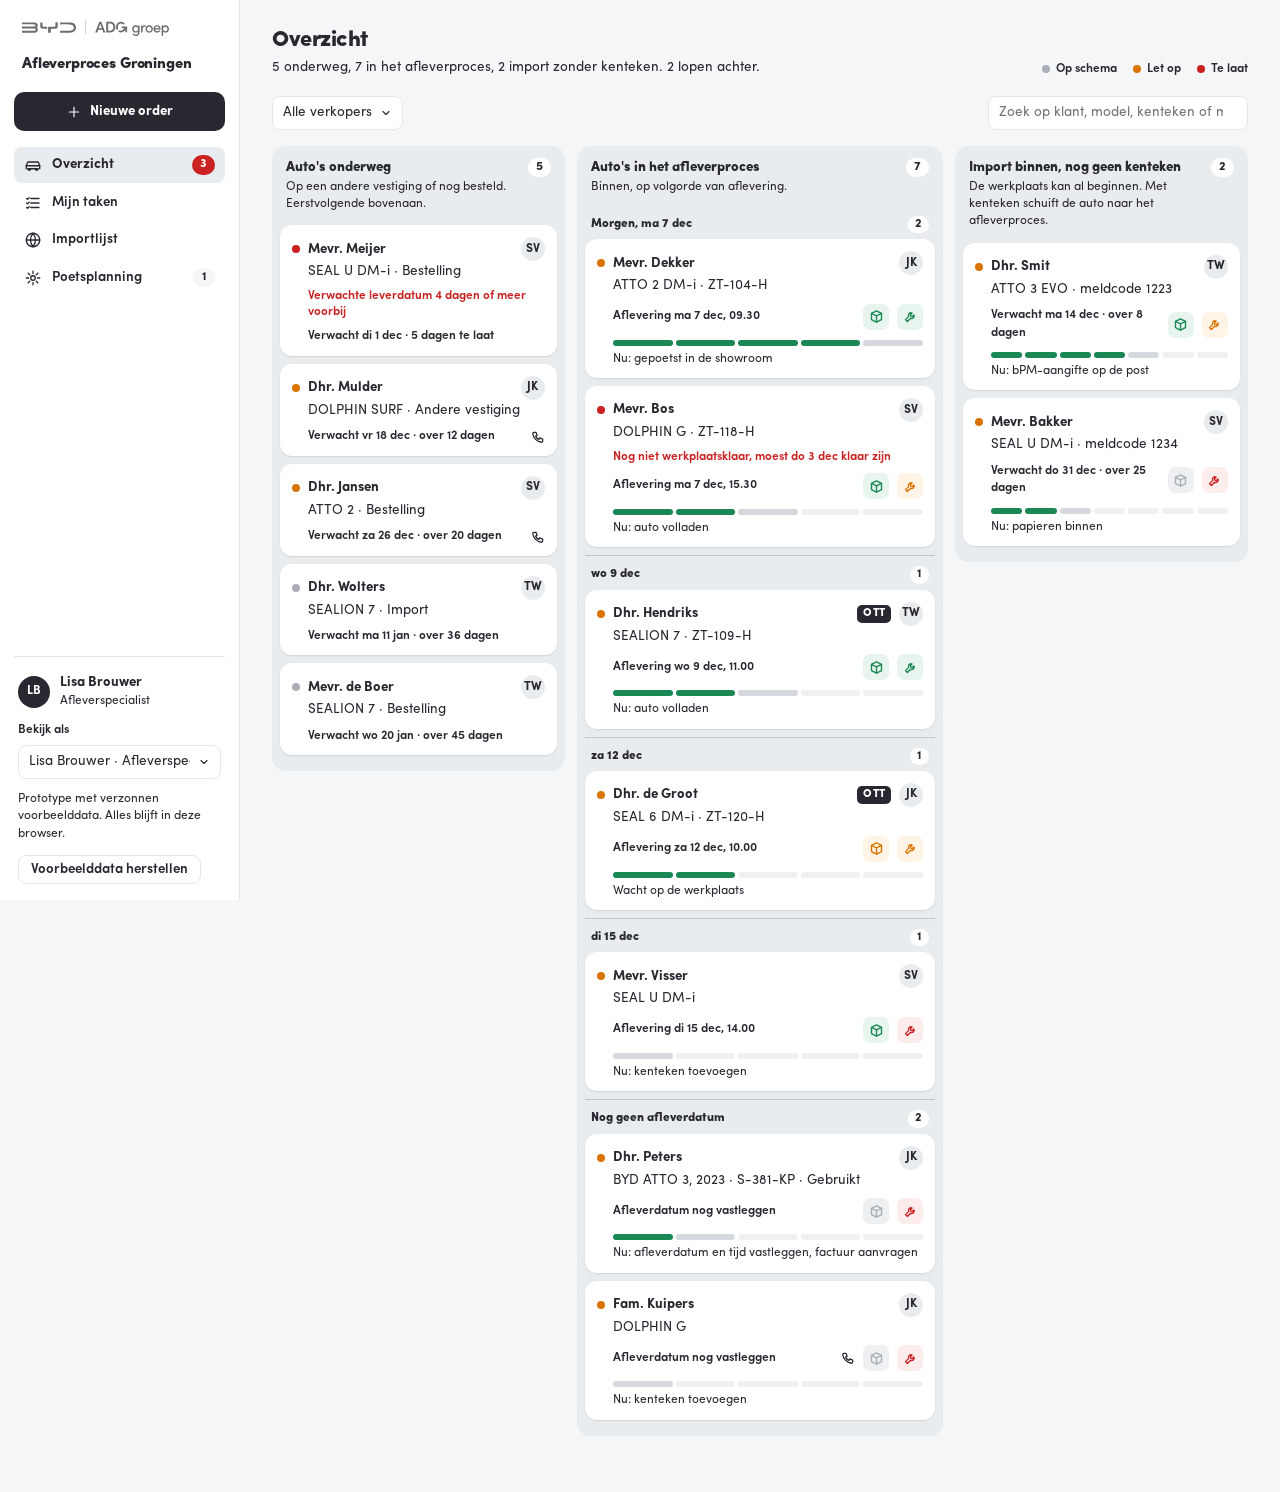
==== behandeld.html @ 0d3ea55d "Feedback vestiging: omgeving per afdeling, kanban in drie kolommen, werkplaatsagenda, importlijst, p" ====
<!doctype html>
<html lang="nl">
<head>
<meta charset="utf-8">
<meta name="viewport" content="width=device-width,initial-scale=1">
<meta name="robots" content="noindex,nofollow">
<title>Behandeld · Afleverproces BYD Groningen</title>
<link rel="stylesheet" href="css/huisstijl.css">
<link rel="stylesheet" href="css/componenten.css">
<link rel="stylesheet" href="css/animaties.css">
<link rel="stylesheet" href="css/app.css">
</head>
<body>
<main class="pagina smal">
  <div class="pagina-kop">
    <div>
      <h1>Behandeld</h1>
      <p>Wat de werkplaats heeft afgerond. Iets per ongeluk afgevinkt? Zet het hier terug; dat komt in het logboek.</p>
    </div>
  </div>
  <div id="behandeld"></div>
</main>
<script src="js/proces.js"></script>
<script src="js/demo-data.js"></script>
<script src="js/ui.js"></script>
<script src="js/behandeld.js"></script>
</body>
</html>
---- css/huisstijl.css ----
/* ==========================================================================
   ADG-huisstijl: kleuren, letter en basis. Elke pagina laadt dit bestand eerst.

   Waarom een los bestand: wil je een kleur of de letter aanpassen, dan doe je dat
   hier en verandert het op alle pagina's tegelijk. Pagina's gebruiken alleen de
   variabelen hieronder, nooit een losse kleurcode.

   Bron van de waarden: de ADG-huurpagina en het ADG-marketingdashboard
   (rood #ca2222, antraciet #282830, Sofia Pro), aangevuld met de lichtgrijzen uit
   de BYD-offertemodule. Structuur en maten zijn overgenomen uit de offertemodule.

   Sofia Pro: omgezette desktop-bestanden, dezelfde als in de offertemodule. Voor
   publieke hosting moet ADG bevestigen dat de licentie webfont-gebruik dekt.
   ========================================================================== */

@font-face{font-family:'Sofia Pro';src:url('../assets/fonts/sofiapro-400.woff2') format('woff2');font-weight:400;font-style:normal;font-display:swap}
@font-face{font-family:'Sofia Pro';src:url('../assets/fonts/sofiapro-500.woff2') format('woff2');font-weight:500;font-style:normal;font-display:swap}
@font-face{font-family:'Sofia Pro';src:url('../assets/fonts/sofiapro-600.woff2') format('woff2');font-weight:600;font-style:normal;font-display:swap}
@font-face{font-family:'Sofia Pro';src:url('../assets/fonts/sofiapro-700.woff2') format('woff2');font-weight:700;font-style:normal;font-display:swap}
@font-face{font-family:'Sofia Pro';src:url('../assets/fonts/sofiapro-800.woff2') format('woff2');font-weight:800;font-style:normal;font-display:swap}

:root{
  --ink:#282830;             /* ADG antraciet, primaire tekst */
  --ink-70:#5a5a66;          /* labels */
  --muted:#6b7280;           /* secundaire tekst */
  --app-bg:#fafafa;          /* paginacanvas */
  --surface:#ffffff;         /* kaarten en panelen */
  --surface-2:#f4f6f7;       /* subtiele vlakken en invoervelden (ADG-lichtgrijs) */
  --line:#e5e7eb;            /* randen */
  --accent:#ca2222;          /* ADG rood, primaire acties */
  --accent-ink:#b01c1c;      /* rood hover */
  --accent-soft:#fde9e9;     /* rood vlak, meldingen */
  --focus:rgba(202,34,34,.14);
  --ok:#1a8754;              /* groen: ingediend, gelukt */
  --ok-soft:#e8f5ee;
  --warn:#b45309;            /* oranje: let op */
  --warn-soft:#fffbeb;
  --font:'Sofia Pro',-apple-system,BlinkMacSystemFont,'Segoe UI',Roboto,Arial,sans-serif;
  --r-sm:8px; --r-md:10px; --r-lg:16px;
  --shadow-card:0 24px 60px -24px rgba(40,40,48,.35);
  --shadow-hover:0 2px 12px rgba(40,40,48,.06);
}

*{box-sizing:border-box;margin:0;padding:0}
html,body{min-height:100%}
body{
  font-family:var(--font);
  background:var(--app-bg);
  color:var(--ink);
  -webkit-font-smoothing:antialiased;
  line-height:1.45;
}
button,input,select,textarea{font-family:inherit}
a{color:var(--accent)}
.hidden{display:none!important}

/* Beveiligde pagina's staan op <html class="wacht-op-login"> tot vereisLogin() de sessie
   heeft goedgekeurd. Zo flitst er nooit een formulier of lijst in beeld voor iemand die
   niet is ingelogd. */
.wacht-op-login body{visibility:hidden}

/* balk onderin bij een verbindingsfout met de database */
.verbindingsfout{
  position:fixed;left:16px;right:16px;bottom:16px;z-index:999;visibility:visible;
  background:var(--ink);color:#fff;border-radius:var(--r-md);padding:12px 16px;font-size:13px;
  box-shadow:var(--shadow-card);
}
.verbindingsfout button{margin-left:10px;background:none;border:1px solid rgba(255,255,255,.4);color:#fff;border-radius:6px;padding:3px 9px;cursor:pointer}
---- css/componenten.css ----
/* ==========================================================================
   Bouwstenen die op meer dan één pagina voorkomen: inlogscherm, kaarten, knoppen,
   velden, lijsten, tegels en tabellen. Laad na huisstijl.css.

   Structuur en maten zijn één op één overgenomen uit de BYD-offertemodule
   (site/index.html daar), met de ADG-kleuren uit huisstijl.css. Een pagina die iets
   eigens nodig heeft, zet dat in een eigen bestand (css/formulier.css, enz.), niet hier.
   ========================================================================== */

/* ---------- inlogscherm, split-screen (index.html) ---------- */
.auth-split{
  min-height:100dvh;background:var(--surface);
  display:grid;grid-template-columns:minmax(0,460px) 1fr;
}
.auth-form{
  display:flex;flex-direction:column;
  padding:44px 52px;width:100%;max-width:520px;margin:0 auto;min-height:100dvh;
}
.auth-brand{display:flex;align-items:center;gap:12px;padding-top:6px}
.auth-brand img{height:26px;width:auto}
.auth-main{margin:auto 0}
.auth-form h1{font-size:30px;font-weight:800;letter-spacing:-.02em;line-height:1.1}
.auth-form .lead{font-size:13.5px;color:var(--muted);margin:10px 0 28px;line-height:1.5}
.auth-field{margin-bottom:16px}
.auth-field label{display:block;font-size:11px;font-weight:600;color:var(--ink-70);margin-bottom:6px}
.auth-field input{
  width:100%;background:var(--surface);border:1px solid var(--line);color:var(--ink);
  border-radius:var(--r-md);padding:12px 14px;font-size:14px;outline:none;
  transition:border-color .15s,box-shadow .15s;
}
.auth-field input:focus{border-color:var(--accent);box-shadow:0 0 0 3px var(--focus)}
.auth-submit{
  width:100%;margin-top:6px;background:var(--accent);color:#fff;border:none;border-radius:var(--r-md);
  padding:13px;font-size:14px;font-weight:700;cursor:pointer;
  transition:background .15s,transform .05s;
}
.auth-submit:hover{background:var(--accent-ink)}
.auth-submit:active{transform:translateY(1px)}
.auth-error{color:var(--accent);font-size:12.5px;margin-top:12px;min-height:16px}
.auth-foot{padding-top:24px;font-size:11px;color:var(--muted);display:flex;flex-wrap:wrap;gap:6px 14px}
.auth-aside{
  position:relative;overflow:hidden;color:#fff;
  background:radial-gradient(120% 90% at 100% 0%,#3a3a45 0%,var(--ink) 55%,#1c1c22 100%);
}
/* de G uit het ADG-logo als groot, half-transparant beeldmerk achter de tekst */
.auth-aside .merk{position:absolute;right:-8%;top:8%;width:78%;max-width:640px;opacity:.10}
.auth-aside .merk path{fill:#fff}
.auth-aside .streep{position:absolute;left:56px;top:56px;width:44px;height:4px;border-radius:2px;background:var(--accent)}
.auth-aside .copy{position:absolute;left:0;right:0;bottom:0;padding:56px}
.auth-aside .eyebrow{
  display:inline-flex;align-items:center;gap:7px;font-size:12px;font-weight:600;color:#fff;
  background:rgba(255,255,255,.10);border:1px solid rgba(255,255,255,.22);
  padding:6px 13px;border-radius:999px;margin-bottom:18px;
}
.auth-aside h2{font-size:29px;font-weight:800;letter-spacing:-.02em;line-height:1.16;max-width:16ch}
.auth-aside p{font-size:14px;color:rgba(255,255,255,.80);margin-top:12px;max-width:42ch;line-height:1.5}
@media (max-width:860px){
  .auth-split{grid-template-columns:1fr}
  .auth-aside{display:none}
  .auth-form{padding:40px 26px;justify-content:center}
}

/* ---------- gecentreerde kaartpagina's (start, wachtwoord, overzicht, dashboard) ---------- */
.scherm{
  min-height:100dvh;display:flex;align-items:center;justify-content:center;padding:20px;
  background:var(--app-bg);
}
.scherm.boven{align-items:flex-start;padding-top:40px}
.kaart{
  width:340px;max-width:100%;
  background:var(--surface);border:1px solid var(--line);border-radius:var(--r-lg);
  padding:32px 30px;color:var(--ink);box-shadow:var(--shadow-card);
}
.kaart.breed{width:760px;max-width:96vw;padding:28px}
.kaart.dash{width:1000px;max-width:96vw;padding:28px}
.kaart h1{font-size:20px;font-weight:800;letter-spacing:-.01em;text-align:center}
.kaart h1 span{color:var(--accent)}
.kaart.dash h1{text-align:left}
.kaart-sub{font-size:12px;color:var(--muted);text-align:center;margin:6px 0 22px;line-height:1.5}
.kaart label{display:block;font-size:11px;font-weight:600;color:var(--ink-70);margin:10px 0 4px}
.kaart input,.kaart select{
  width:100%;background:var(--surface);border:1px solid var(--line);color:var(--ink);
  border-radius:var(--r-md);padding:11px 13px;font-size:13.5px;outline:none;
  transition:border-color .15s,box-shadow .15s;
}
.kaart input:focus,.kaart select:focus{border-color:var(--accent);box-shadow:0 0 0 3px var(--focus)}
.kaart-logo{display:block;height:22px;width:auto;margin:0 auto 18px}

/* ---------- knoppen ---------- */
.knop-primair{
  width:100%;margin-top:18px;background:var(--accent);color:#fff;border:none;border-radius:var(--r-md);
  padding:12px;font-size:13.5px;font-weight:700;cursor:pointer;
  transition:background .15s,transform .05s;
}
.knop-primair:hover{background:var(--accent-ink)}
.knop-primair:active{transform:translateY(1px)}
.knop-primair:disabled{opacity:.55;cursor:default}
.knop-keuze{
  width:100%;margin-top:10px;background:var(--surface);color:var(--ink);border:1px solid var(--line);
  border-radius:var(--r-md);padding:12px;font-size:13px;font-weight:600;cursor:pointer;
  transition:border-color .15s,box-shadow .15s;
}
.knop-keuze:hover{border-color:var(--accent);box-shadow:var(--shadow-hover)}
.knop-klein{
  width:100%;margin-top:10px;background:none;border:none;color:var(--muted);
  font-size:11.5px;font-weight:600;cursor:pointer;padding:6px;
}
.knop-klein:hover{color:var(--accent)}
.knop-sec{
  background:var(--surface);border:1px solid var(--line);color:var(--ink);
  border-radius:9px;padding:9px 12px;font-size:11.5px;font-weight:600;cursor:pointer;
  transition:border-color .15s,color .15s;
}
.knop-sec:hover{border-color:var(--accent);color:var(--accent)}
.knop-rij{display:grid;grid-template-columns:1fr 1fr;gap:8px;margin-top:14px}
.fout{color:var(--accent);font-size:12px;margin-top:10px;min-height:14px;text-align:center}
/* draaiend laadteken naast de knoptekst zolang Supabase nog niet bevestigd heeft */
.btn-busy::after{
  content:"";display:inline-block;width:10px;height:10px;margin-left:7px;vertical-align:-1px;
  border:2px solid currentColor;border-right-color:transparent;border-radius:50%;
  animation:btnspin .7s linear infinite;
}
@keyframes btnspin{to{transform:rotate(360deg)}}

/* ---------- lijsten (overzicht, laatste formulieren) ---------- */
.lijst-kop{display:flex;gap:8px;margin:18px 0 12px;flex-wrap:wrap}
.lijst-kop input,.lijst-kop select{
  background:var(--surface);border:1px solid var(--line);color:var(--ink);
  border-radius:var(--r-md);padding:10px 12px;font-size:13px;outline:none;
  transition:border-color .15s,box-shadow .15s;
}
.lijst-kop input{flex:2 1 220px}
.lijst-kop select{flex:1 1 140px}
.lijst-kop input:focus,.lijst-kop select:focus{border-color:var(--accent);box-shadow:0 0 0 3px var(--focus)}
.lijst{max-height:60vh;overflow-y:auto;min-height:140px}
.lijst-item{
  display:flex;justify-content:space-between;align-items:center;gap:10px;
  padding:12px 14px;border:1px solid var(--line);border-radius:var(--r-sm);margin-bottom:6px;
  font-size:12px;cursor:pointer;background:var(--surface);transition:border-color .15s,box-shadow .15s;
}
.lijst-item:hover{border-color:var(--accent);box-shadow:var(--shadow-hover)}
.lijst-item .who{font-weight:700;font-size:12.5px}
.lijst-item .meta2{color:var(--muted);font-size:11px;margin-top:2px}
.lijst-leeg{font-size:12px;color:var(--muted);padding:18px 4px;text-align:center}

/* statuslabel: concept of ingediend */
.badge{display:inline-block;font-size:10.5px;font-weight:700;padding:3px 8px;border-radius:999px;white-space:nowrap}
.badge.concept{background:var(--surface-2);color:var(--ink-70);border:1px solid var(--line)}
.badge.ingediend{background:var(--ok-soft);color:var(--ok)}

/* melding boven een formulier of lijst: van wie is dit, mag je het aanpassen */
.melding{
  font-size:12px;line-height:1.45;padding:9px 12px;margin:0 0 12px;border-radius:var(--r-sm);
  border:1px solid var(--line);background:var(--surface-2);color:var(--ink);
}
.melding.let-op{border-color:#fcd34d;background:var(--warn-soft);color:#92400e}
.melding.ok{border-color:#a7d7bd;background:var(--ok-soft);color:#14532d}

/* ---------- dashboard ---------- */
.dash-filters{display:flex;gap:8px;margin:16px 0 4px;align-items:center;flex-wrap:wrap}
.dash-filters select{
  width:auto;background:var(--surface);border:1px solid var(--line);color:var(--ink);
  border-radius:9px;padding:8px 11px;font-size:12.5px;outline:none;
}
.dash-tiles{display:grid;grid-template-columns:repeat(auto-fit,minmax(148px,1fr));gap:12px;margin:16px 0 4px}
.tile{background:var(--surface-2);border:1px solid var(--line);border-radius:12px;padding:16px}
.tile .big{font-size:26px;font-weight:800;letter-spacing:-.02em}
.tile .lbl{font-size:11px;color:var(--muted);margin-top:4px}
.dash-h{
  font-size:13px;font-weight:700;letter-spacing:-.01em;
  color:var(--ink);margin:22px 0 10px;border-bottom:1px solid var(--line);padding-bottom:7px;
}
.lb-note{font-size:11.5px;color:var(--muted);margin:-2px 0 12px;line-height:1.5}
.lb-row{display:grid;grid-template-columns:150px 1fr 66px;gap:10px;align-items:center;margin-bottom:8px;font-size:12.5px}
.lb-row .nm{overflow:hidden;text-overflow:ellipsis;white-space:nowrap}
.lb-row .track{height:16px;background:var(--surface-2);border-radius:8px;overflow:hidden}
.lb-row .bar{height:16px;border-radius:8px;background:var(--accent);min-width:3px}
.lb-row .bar.ok{background:var(--ok)}
.lb-row .n{text-align:right;font-weight:700}
.lb-row .n em{font-style:normal;font-weight:500;color:var(--muted)}
.ds-wrap{overflow-x:auto}
.ds-tbl{width:100%;border-collapse:collapse;font-size:12px}
.ds-tbl th{font-size:11px;color:var(--muted);font-weight:700;text-align:left;padding:6px 8px;border-bottom:1px solid var(--line);white-space:nowrap}
.ds-tbl td{padding:8px;border-bottom:1px solid var(--line);vertical-align:top}
.ds-tbl th.nr,.ds-tbl td.nr{text-align:right;white-space:nowrap}
.ds-tbl tbody tr.klik{cursor:pointer}
.ds-tbl tbody tr.klik:hover td{background:var(--surface-2)}
.ds-tbl .sub{color:var(--muted);font-size:10.5px;margin-top:2px}
.ds-tbl td.leeg{color:var(--muted)}
---- css/animaties.css ----
/* ==========================================================================
   Lichte animaties, in de stijl van Tailwind: korte duur (150 tot 300 ms), de
   ease-out-curve van Tailwind, en alleen verschuiven en vervagen. Geen Tailwind
   zelf: de CDN-versie is niet bedoeld voor live sites, en de nette versie vraagt
   een bouwstap die dit project niet heeft.

   Gebruik: zet class="in-beeld" op iets dat bij het laden zacht moet verschijnen.
   Voor een rij na elkaar: style="--i:0", "--i:1", ... (of laat JS dat zetten).
   Wie in zijn systeem "minder beweging" heeft aangezet, krijgt geen animaties.
   ========================================================================== */

:root{
  --ease-out:cubic-bezier(.16,1,.3,1); /* zacht uitlopend, voor binnenkomen en bewegen */
  --ease-in-out:cubic-bezier(.4,0,.2,1);
  --duur-snel:150ms;
  --duur:200ms;
  --duur-traag:300ms;
}

@keyframes in-beeld{from{opacity:0;transform:translateY(8px)}to{opacity:1;transform:none}}
@keyframes vervaag-in{from{opacity:0}to{opacity:1}}
@keyframes zoom-in{from{opacity:0;transform:scale(.96)}to{opacity:1;transform:none}}

.in-beeld{animation:in-beeld var(--duur-traag) var(--ease-out) both;animation-delay:calc(var(--i,0) * 40ms)}
.vervaag-in{animation:vervaag-in var(--duur-traag) var(--ease-out) both}
.zoom-in{animation:zoom-in var(--duur) var(--ease-out) both}

/* kaarten en inlogscherm komen binnen */
.kaart,.auth-main{animation:in-beeld var(--duur-traag) var(--ease-out) both}
.auth-aside .copy{animation:in-beeld 500ms var(--ease-out) 120ms both}
@keyframes merk-in{from{opacity:0;transform:translateX(24px)}to{opacity:.10;transform:none}}
.auth-aside .merk{animation:merk-in 900ms var(--ease-out) both}

/* meebewegen bij aanwijzen en klikken */
.knop-keuze,.lijst-item,.tile{transition:border-color var(--duur-snel) var(--ease-in-out),box-shadow var(--duur) var(--ease-in-out),transform var(--duur) var(--ease-out)}
.knop-keuze:hover,.lijst-item:hover{transform:translateY(-1px)}
.knop-primair,.auth-submit,.knop-sec{transition:background var(--duur-snel) var(--ease-in-out),border-color var(--duur-snel),color var(--duur-snel),transform var(--duur-snel) var(--ease-out)}
.knop-primair:active,.auth-submit:active,.knop-keuze:active,.knop-sec:active{transform:scale(.98)}

/* een foutmelding schudt heel even, zodat je ziet dat er iets nieuws staat */
@keyframes schud{0%,100%{transform:none}25%{transform:translateX(-3px)}75%{transform:translateX(3px)}}
.schud{animation:schud 240ms var(--ease-in-out)}

/* laadvlak: grijze balk met een lichtstreep die eroverheen trekt, in de vorm van wat
   er straks komt te staan. Gebruik in plaats van een draaiend rondje bij lijsten. */
@keyframes glans{from{transform:translateX(-100%)}to{transform:translateX(100%)}}
.laadvlak{position:relative;overflow:hidden;background:var(--surface-2);border-radius:var(--r-sm)}
.laadvlak::after{content:"";position:absolute;inset:0;transform:translateX(-100%);
  background:linear-gradient(90deg,transparent,rgba(255,255,255,.7),transparent);
  animation:glans 1.2s var(--ease-in-out) infinite}
.laadregel{height:52px;margin-bottom:6px}

@media (prefers-reduced-motion:reduce){
  *,*::before,*::after{animation:none!important;transition:none!important}
}
---- css/app.css ----
/* ==========================================================================
   Schermen van het afleverproces: menu, bord, orderdetail, taken, poetsen, dashboard.
   Laad na huisstijl.css, componenten.css en animaties.css.

   Drie afspraken houden dit overzichtelijk:
   - kleur betekent alleen status, en rood betekent alleen "te laat"
   - vier tekstgroottes (de --t-variabelen), alle tekst in antraciet
   - één fase tegelijk in beeld, elke fase is één checklist met dezelfde regel per punt
   ========================================================================== */

:root{
  --st-grijs:#a9aeb7;  --st-grijs-soft:#eef0f2;
  --st-oranje:#d97400; --st-oranje-soft:#fff4e5;
  --st-rood:#ca2222;   --st-rood-soft:#fdecec;
  --st-groen:#1a8754;  --st-groen-soft:#e8f5ee;
  --vlak:#e9ecef;      /* kolommen op het bord, actief menu-item */
  --ink-hover:#3b3b45;
  --focus:rgba(40,40,48,.16);
  --t-titel:22px; --t-kop:15px; --t-tekst:13.5px; --t-klein:12px;
  --schaduw:0 1px 2px rgba(40,40,48,.08),0 1px 1px rgba(40,40,48,.04);
  --schaduw-hover:0 8px 20px -10px rgba(40,40,48,.32);
}

a{color:var(--ink)}
body{display:grid;grid-template-columns:240px minmax(0,1fr);min-height:100dvh;background:var(--surface-2);font-size:var(--t-tekst)}
main{min-width:0}
.vh{position:absolute!important;width:1px;height:1px;overflow:hidden;clip:rect(0 0 0 0);white-space:nowrap}

/* ---------- menu links ---------- */
.zijmenu{
  position:sticky;top:0;height:100dvh;overflow-y:auto;background:var(--surface);border-right:1px solid var(--line);
  display:flex;flex-direction:column;padding:20px 14px 16px
}
.zij-merk{padding:0 8px}
.zij-merk img{height:16px;width:auto;display:block}
.zij-titel{font-size:var(--t-kop);font-weight:800;letter-spacing:-.01em;padding:18px 8px 16px}
.knop-nieuw{
  display:flex;align-items:center;justify-content:center;gap:8px;background:var(--ink);color:#fff;text-decoration:none;
  font-weight:700;padding:10px 14px;border-radius:10px;margin-bottom:16px;
  transition:background var(--duur-snel),transform var(--duur-snel) var(--ease-out)
}
.knop-nieuw:hover{background:var(--ink-hover)}
.zij-nav{display:flex;flex-direction:column;gap:2px}
.zij-nav a{
  display:flex;align-items:center;gap:10px;font-weight:600;text-decoration:none;
  padding:8px 10px;border-radius:8px;transition:background var(--duur-snel)
}
.zij-nav a:hover{background:var(--surface-2)}
.zij-nav a.actief{background:var(--vlak);font-weight:700}
.teller{margin-left:auto;font-size:var(--t-klein);font-weight:700;background:var(--surface-2);border-radius:999px;padding:1px 8px;min-width:22px;text-align:center}
.zij-nav a.actief .teller:not(.rood){background:var(--surface)}
.zij-nav .teller.rood{background:var(--st-rood);color:#fff}
.zij-onder{margin-top:auto;border-top:1px solid var(--line);padding-top:16px;display:flex;flex-direction:column;gap:12px}
.zij-onder .ik{display:flex;align-items:center;gap:10px;padding:0 4px}
.zij-onder .nm{font-weight:700}
.zij-onder .rl{font-size:var(--t-klein)}
.zij-onder .bekijk{display:flex;flex-direction:column;gap:5px;padding:0 4px}
.zij-onder .proto{font-size:var(--t-klein);line-height:1.45;padding:0 4px}
.zij-onder #herstel{margin:0 4px;align-self:flex-start}

.avatar{width:32px;height:32px;border-radius:50%;background:var(--ink);color:#fff;display:inline-grid;place-items:center;font-size:var(--t-klein);font-weight:700;flex-shrink:0}
.avatar.klein{width:24px;height:24px;background:var(--vlak);color:var(--ink)}

/* ---------- knoppen en velden ---------- */
.knop{
  display:inline-flex;align-items:center;justify-content:center;gap:6px;background:var(--surface);border:1px solid var(--line);color:var(--ink);
  border-radius:8px;padding:7px 12px;font-size:var(--t-tekst);font-weight:600;cursor:pointer;text-decoration:none;white-space:nowrap;
  transition:border-color var(--duur-snel),background var(--duur-snel),transform var(--duur-snel) var(--ease-out)
}
.knop:hover{border-color:var(--ink)}
.knop.donker{background:var(--ink);border-color:var(--ink);color:#fff}
.knop.donker:hover{background:var(--ink-hover)}
.knop.link{background:none;border:none;padding:0;text-decoration:underline;text-underline-offset:2px;font-size:var(--t-klein)}
.knop:disabled,.knop.uit{background:var(--surface-2);border-color:var(--line);color:var(--ink);cursor:not-allowed}
.knop:active:not(:disabled):not(.uit),.knop-nieuw:active,.klaar-knop:active{transform:scale(.98)}

.veld-lbl{display:block;font-size:var(--t-klein);font-weight:600}
.invoer{
  width:100%;min-height:34px;background:var(--surface);border:1px solid var(--line);border-radius:8px;
  padding:6px 10px;font-size:var(--t-tekst);color:var(--ink);outline:none;
  transition:border-color var(--duur-snel),box-shadow var(--duur-snel)
}
.invoer:hover{border-color:#cfd3d8}
.invoer:focus{border-color:var(--ink);box-shadow:0 0 0 3px var(--focus)}
select.invoer{
  appearance:none;padding-right:30px;cursor:pointer;
  background:var(--surface) url("data:image/svg+xml,%3Csvg xmlns='http://www.w3.org/2000/svg' width='12' height='12' viewBox='0 0 24 24' fill='none' stroke='%23282830' stroke-width='2.2' stroke-linecap='round' stroke-linejoin='round'%3E%3Cpath d='m6 9 6 6 6-6'/%3E%3C/svg%3E") no-repeat right 10px center
}
textarea.invoer{min-height:68px;resize:vertical;line-height:1.45}

/* gesegmenteerde keuze: Alle / Te laat / Klant bellen */
.segment{display:inline-flex;background:var(--vlak);border-radius:9px;padding:3px;gap:2px}
.segment button{
  border:none;background:none;font:inherit;font-weight:600;color:var(--ink);padding:5px 12px;border-radius:7px;cursor:pointer;
  display:inline-flex;align-items:center;gap:6px;transition:background var(--duur-snel)
}
.segment button:hover{background:rgba(255,255,255,.55)}
.segment button.aan{background:var(--surface);box-shadow:var(--schaduw)}
.segment .n{font-size:var(--t-klein);font-weight:700}

/* ---------- status ---------- */
.stip{display:inline-block;width:8px;height:8px;border-radius:50%;flex-shrink:0}
.st-grijs{background:var(--st-grijs)} .st-oranje{background:var(--st-oranje)}
.st-rood{background:var(--st-rood)}   .st-groen{background:var(--st-groen)}
.st-nvt{display:none}
.pil{display:inline-flex;align-items:center;gap:6px;font-size:var(--t-klein);font-weight:700;padding:3px 10px;border-radius:999px;white-space:nowrap;background:var(--st-grijs-soft)}
.pil.oranje{background:var(--st-oranje-soft)}
.pil.rood{background:var(--st-rood-soft)}
.pil.groen{background:var(--st-groen-soft)}
.legenda{display:flex;gap:16px;font-size:var(--t-klein);font-weight:600}
.legenda span{display:inline-flex;align-items:center;gap:6px}

.melding,.melding.let-op,.melding.ok{
  border:none;margin:0;border-radius:8px;padding:10px 12px;font-size:var(--t-tekst);line-height:1.45;
  background:var(--surface-2);color:var(--ink)
}
.melding.rood{background:var(--st-rood-soft)}
.melding.rood b{color:var(--st-rood)}
.melding.oranje,.melding.let-op{background:var(--st-oranje-soft)}
.melding.groen,.melding.ok{background:var(--st-groen-soft)}
.melding .knop{margin-left:8px;vertical-align:middle}

/* ---------- pagina ---------- */
.pagina{padding:28px 32px 48px;max-width:1480px;width:100%}
.pagina.smal{max-width:1200px}
.pagina-kop{display:flex;align-items:flex-end;justify-content:space-between;gap:16px;flex-wrap:wrap;margin-bottom:18px}
.pagina-kop h1{font-size:var(--t-titel);font-weight:800;letter-spacing:-.02em;line-height:1.2}
.pagina-kop p{margin-top:4px}
.filterbalk{display:flex;gap:8px;flex-wrap:wrap;align-items:center;margin-bottom:16px}
.filterbalk select.invoer{width:auto}
.filterbalk .zoek{width:260px;margin-left:auto}
.filter-veld{display:flex;align-items:center;gap:8px}
.filter-veld .invoer{width:auto}

/* ---------- bord ---------- */
.bord{display:grid;grid-auto-flow:column;grid-auto-columns:minmax(206px,1fr);gap:12px;overflow-x:auto;align-items:start;padding-bottom:8px}
.kolom{background:var(--vlak);border-radius:14px;padding:12px 8px 8px;min-height:260px}
.kolom.klaar{background:none;border:1.5px dashed #d3d7dc}
.kolom-kop{display:flex;justify-content:space-between;align-items:flex-start;gap:8px;padding:0 6px 12px}
.kolom-kop h2{font-size:var(--t-tekst);font-weight:800}
.kolom-kop p{font-size:var(--t-klein);margin-top:1px}
.kolom-kop .aantal{font-size:var(--t-klein);font-weight:700;background:var(--surface);border-radius:999px;padding:1px 8px}
.kolom-leeg{font-size:var(--t-klein);padding:20px 8px;text-align:center}

.kaartje{
  display:block;text-decoration:none;color:var(--ink);background:var(--surface);border-radius:10px;
  padding:11px 12px;margin-bottom:8px;box-shadow:var(--schaduw);
  transition:box-shadow var(--duur) var(--ease-in-out),transform var(--duur) var(--ease-out)
}
.kaartje:hover{box-shadow:var(--schaduw-hover);transform:translateY(-1px)}
.kaartje:active{transform:scale(.99)}
.kaartje .k1{display:flex;align-items:center;gap:8px}
.kaartje .naam{font-weight:700;flex:1;min-width:0;overflow:hidden;text-overflow:ellipsis;white-space:nowrap}
.kaartje .k2,.kaartje .reden,.kaartje .k3,.kaartje .k4{padding-left:16px}
.kaartje .k2{margin-top:1px}
.kaartje .reden{font-size:var(--t-klein);font-weight:600;color:var(--st-rood);margin-top:6px;line-height:1.35}
.kaartje .k3{display:flex;align-items:center;gap:10px;margin-top:8px;font-size:var(--t-klein);font-weight:600}
.kaartje .datum{flex:1}
.kaartje .ico{display:inline-flex;align-items:center;gap:3px}
.kaartje .k4{font-size:var(--t-klein);margin-top:4px}

/* ---------- orderdetail: kop ---------- */
.terug{display:inline-flex;align-items:center;gap:6px;font-weight:600;text-decoration:none}
.terug:hover{text-decoration:underline;text-underline-offset:2px}
.order-titel{display:flex;align-items:center;gap:10px;flex-wrap:wrap;margin-top:12px}
.order-titel h1{font-size:var(--t-titel);font-weight:800;letter-spacing:-.02em;line-height:1.2}
.order-sub{margin-top:2px}
.feiten{
  display:grid;grid-template-columns:repeat(6,minmax(0,1fr));gap:1px;background:var(--line);
  border:1px solid var(--line);border-radius:12px;overflow:hidden;margin-top:16px
}
.feiten>div{background:var(--surface);padding:10px 14px;min-width:0}
.feiten dt{font-size:var(--t-klein);font-weight:600}
.feiten dd{font-weight:700;margin-top:2px;overflow:hidden;text-overflow:ellipsis;white-space:nowrap}
.feiten select.invoer{min-height:28px;padding:2px 26px 2px 8px;font-weight:700;background-position:right 8px center}
.order-kop>.melding{margin-top:12px}
@media (max-width:1100px){.feiten{grid-template-columns:repeat(3,minmax(0,1fr))}}
@media (max-width:760px){.feiten{grid-template-columns:repeat(2,minmax(0,1fr))}}

/* ---------- orderdetail: stappen ---------- */
.stappen{display:flex;background:var(--surface);border:1px solid var(--line);border-radius:14px;padding:16px 8px 12px;margin:16px 0}
.stap{
  flex:1;position:relative;background:none;border:none;cursor:pointer;font:inherit;color:var(--ink);
  display:flex;flex-direction:column;align-items:center;gap:4px;padding:0 4px;text-align:center;min-width:0
}
.stap::before{content:"";position:absolute;top:13px;left:-50%;right:50%;height:2px;background:var(--line)}
.stap:first-child::before{display:none}
.stap.na-groen::before{background:var(--st-groen)}
.stap .bol{
  position:relative;z-index:1;width:28px;height:28px;border-radius:50%;display:grid;place-items:center;margin-bottom:4px;
  font-size:var(--t-klein);font-weight:700;background:var(--surface);border:2px solid var(--st-grijs);
  transition:box-shadow var(--duur) var(--ease-out)
}
.stap.oranje .bol{border-color:var(--st-oranje);background:var(--st-oranje-soft)}
.stap.rood .bol{border-color:var(--st-rood);background:var(--st-rood);color:#fff}
.stap.groen .bol{border-color:var(--st-groen);background:var(--st-groen);color:#fff}
.stap.gekozen .bol{box-shadow:0 0 0 3px var(--surface),0 0 0 4.5px var(--ink)}
.stap .nm{font-weight:600;white-space:nowrap;overflow:hidden;text-overflow:ellipsis;max-width:100%}
.stap.gekozen .nm{font-weight:800}
.stap .st{font-size:var(--t-klein)}
.stap:hover .nm{text-decoration:underline;text-underline-offset:3px}

/* ---------- orderdetail: fase en checklist ---------- */
.order-grid{display:grid;grid-template-columns:minmax(0,1fr) 340px;gap:16px;align-items:start}
@media (max-width:1100px){.order-grid{grid-template-columns:1fr}}

.fase{background:var(--surface);border:1px solid var(--line);border-radius:14px;overflow:hidden}
.fase-kop{padding:18px 20px 16px}
.fase-kop .boven{display:flex;justify-content:space-between;align-items:flex-start;gap:12px}
.fase-kop h2{font-size:var(--t-kop);font-weight:800}
.fase-kop p{margin-top:2px}
.voortgang{margin-top:14px;height:6px;background:var(--surface-2);border-radius:3px;overflow:hidden}
.voortgang i{display:block;height:100%;border-radius:3px;transition:width var(--duur-traag) var(--ease-out)}
.fase-meldingen{display:flex;flex-direction:column;gap:8px;padding:0 20px 16px}

.groep h3{font-size:var(--t-klein);font-weight:700;padding:16px 20px 8px;border-top:1px solid var(--line);background:var(--surface-2)}
.punt{display:grid;grid-template-columns:20px minmax(0,1fr) auto;gap:4px 12px;align-items:start;padding:12px 20px;border-top:1px solid var(--line)}
.groep h3+.punt{border-top:none}
.punt>.bol{width:20px;height:20px;border-radius:50%;border:1.5px solid #c3c8ce;display:grid;place-items:center;margin-top:1px}
.punt.klaar>.bol{background:var(--st-groen);border-color:var(--st-groen);color:#fff}
.punt.optioneel:not(.klaar)>.bol{border-style:dashed}
.punt.info>.bol{border:none}
.punt .lbl{display:block;font-weight:600;line-height:1.35;padding-top:2px}
.punt .meta{font-size:var(--t-klein);margin-top:3px;line-height:1.4}
.punt .meta.rood{color:var(--st-rood);font-weight:600}
.punt .ctl{display:flex;align-items:center;justify-content:flex-end;gap:8px;flex-wrap:wrap}
.punt .ctl .invoer{width:230px}
.punt .ctl .invoer.half{width:150px}
.punt .waarde{font-weight:600;text-align:right;padding-top:2px}
.punt.breed .onder{grid-column:2/-1;margin-top:6px}
@media (max-width:760px){
  .punt{grid-template-columns:20px minmax(0,1fr)}
  .punt .ctl{grid-column:2;justify-content:flex-start}
  .punt .waarde{text-align:left}
  .punt .ctl .invoer,.punt .ctl .invoer.half{width:100%}
}

.janee{display:inline-flex;border:1px solid var(--line);border-radius:8px;overflow:hidden}
.janee button{border:none;background:var(--surface);font:inherit;font-weight:600;color:var(--ink);padding:6px 16px;cursor:pointer;min-height:32px}
.janee button+button{border-left:1px solid var(--line)}
.janee button:hover{background:var(--surface-2)}
.janee button.aan{background:var(--ink);color:#fff}

.tabel{width:100%;border-collapse:collapse}
.tabel th{text-align:left;font-size:var(--t-klein);font-weight:700;padding:6px 8px;border-bottom:1px solid var(--line);white-space:nowrap}
.tabel td{padding:7px 8px;border-bottom:1px solid var(--line);vertical-align:middle}
.tabel th:first-child,.tabel td:first-child{padding-left:0}
.tabel tr.te-laat td{background:var(--st-rood-soft)}
.tabel input[type=checkbox]{width:16px;height:16px;accent-color:var(--ink);cursor:pointer}
.tabel .invoer{width:150px}
.tabel .rood{color:var(--st-rood);font-weight:700}
.lijstje{list-style:none}
.lijstje li{display:flex;justify-content:space-between;align-items:center;gap:8px;padding:6px 0;border-bottom:1px solid var(--line)}
.toevoegen{display:flex;gap:8px;margin-top:10px}
.fase-voet{padding:14px 20px;border-top:1px solid var(--line);background:var(--surface-2);display:flex;gap:8px;flex-wrap:wrap;align-items:center}
.fase-voet.stapel{flex-direction:column;align-items:stretch}
.fase-voet.stapel .knop{align-self:flex-start}

/* ---------- orderdetail: zijkolom ---------- */
.zij{display:flex;flex-direction:column;gap:16px}
.zij-blok{background:var(--surface);border:1px solid var(--line);border-radius:14px;padding:16px}
.zij-blok h2{font-size:var(--t-kop);font-weight:800;display:flex;align-items:center;gap:8px;margin-bottom:10px}
.zij-blok h2 .n{font-size:var(--t-klein);font-weight:700;background:var(--surface-2);border-radius:999px;padding:1px 8px}
.zij-blok>.melding{margin-bottom:10px}
.items>.item{padding:10px 0;border-top:1px solid var(--line)}
.items>.item:first-child{border-top:none;padding-top:0}
.item .meta{font-size:var(--t-klein);margin-top:3px;display:flex;gap:10px;align-items:center;flex-wrap:wrap}
.item.af .tekst{text-decoration:line-through}
.zij-leeg{font-size:var(--t-klein)}
details.opgelost{margin-top:10px;border-top:1px solid var(--line);padding-top:10px}
details.opgelost summary{cursor:pointer;font-size:var(--t-klein);font-weight:600}
details.opgelost .items{margin-top:10px}
.zij-form{display:flex;flex-direction:column;gap:8px;margin-top:14px;padding-top:14px;border-top:1px solid var(--line)}
.zij-form .knop{align-self:flex-start}
.meer{margin-top:10px}

/* ---------- taken ---------- */
.taken-groep{margin-top:24px}
.taken-groep:first-child{margin-top:0}
.taken-groep h2{font-size:var(--t-kop);font-weight:800;display:flex;gap:8px;align-items:center;margin-bottom:10px}
.taken-groep h2 .n{font-size:var(--t-klein);font-weight:700;background:var(--surface);border:1px solid var(--line);border-radius:999px;padding:0 8px}
.taken-groep h2 .n.rood{background:var(--st-rood);border-color:var(--st-rood);color:#fff}
.rijen{background:var(--surface);border:1px solid var(--line);border-radius:14px;overflow:hidden}
.taak{
  display:grid;grid-template-columns:8px minmax(0,1fr) minmax(0,1.6fr) 150px;gap:16px;align-items:center;
  padding:12px 16px;text-decoration:none;color:var(--ink);border-top:1px solid var(--line);transition:background var(--duur-snel)
}
.rijen>.taak:first-child{border-top:none}
.taak:hover{background:var(--surface-2)}
.taak .wie,.taak .kop{font-weight:700}
.taak .sub{font-size:var(--t-klein);margin-top:2px}
.taak .wanneer{text-align:right;font-weight:600;white-space:nowrap}
@media (max-width:760px){.taak{grid-template-columns:8px 1fr}.taak .wat,.taak .wanneer{grid-column:2;text-align:left}}
.leeg-staat{background:var(--surface);border:1px solid var(--line);border-radius:14px;padding:48px 24px;text-align:center;display:flex;flex-direction:column;align-items:center;gap:6px}
.leeg-staat .rondje{width:44px;height:44px;border-radius:50%;background:var(--st-groen-soft);color:var(--st-groen);display:grid;place-items:center;margin-bottom:6px}
.leeg-staat h2{font-size:var(--t-kop);font-weight:800}

/* ---------- poetsen (vooral op de telefoon) ---------- */
.poets-dag h2{font-size:15px;font-weight:800;margin:20px 0 10px}
.poets-kaart{background:var(--surface);border:1px solid var(--line);border-radius:14px;padding:16px;margin-bottom:10px}
.poets-kaart.gedaan{background:var(--st-groen-soft);border-color:#bfe2cd}
.poets-kaart .boven{display:flex;justify-content:space-between;gap:10px;align-items:flex-start}
.poets-kaart .auto{font-size:16px;font-weight:800}
.poets-kaart .kent{font-size:14px;font-weight:700;margin-top:2px}
.poets-kaart .mc{font-size:13px;font-weight:800;padding:5px 10px;border-radius:8px;white-space:nowrap}
.poets-kaart .mc.ja{background:var(--ink);color:#fff}
.poets-kaart .mc.nee{background:var(--surface-2)}
.poets-kaart .feit{font-size:13.5px;margin-top:8px}
.poets-kaart .rij2{display:flex;gap:8px;margin-top:12px;align-items:center;flex-wrap:wrap}
.poets-kaart select{flex:1;min-width:160px;border:1px solid var(--line);border-radius:10px;padding:11px;font-size:14px;background:var(--surface)}
.poets-kaart .klaar-knop{background:var(--st-groen);color:#fff;border:none;border-radius:10px;padding:12px 16px;font-size:14px;font-weight:700;cursor:pointer}
.poets-kaart.gedaan .klaar-knop{background:var(--surface);color:var(--st-groen);border:1px solid #bfe2cd}

/* ---------- dashboard ---------- */
.kpi{
  display:grid;grid-template-columns:repeat(4,minmax(0,1fr));gap:1px;background:var(--line);
  border:1px solid var(--line);border-radius:14px;overflow:hidden;margin-bottom:16px
}
.kpi>div{background:var(--surface);padding:16px 18px}
.kpi .getal{font-size:var(--t-titel);font-weight:800;letter-spacing:-.01em;font-variant-numeric:proportional-nums}
.kpi .getal.rood{color:var(--st-rood)}
.kpi .lbl{font-size:var(--t-klein);font-weight:600;margin-top:2px}
@media (max-width:760px){.kpi{grid-template-columns:repeat(2,minmax(0,1fr))}}
.dash-grid{display:grid;grid-template-columns:repeat(2,minmax(0,1fr));gap:16px}
@media (max-width:900px){.dash-grid{grid-template-columns:1fr}}
.paneel{background:var(--surface);border:1px solid var(--line);border-radius:14px;padding:18px 20px}
.paneel h2{font-size:var(--t-kop);font-weight:800}
.paneel .toelichting{font-size:var(--t-klein);margin:2px 0 14px;line-height:1.45}
.balk-rij{display:grid;grid-template-columns:120px 1fr 44px;gap:10px;align-items:center;margin-bottom:8px;font-variant-numeric:tabular-nums}
.balk-rij .baan{height:10px}
.balk-rij .balk{height:10px;border-radius:0 4px 4px 0;background:var(--ink);min-width:2px}
.balk-rij .balk.rood{background:var(--st-rood)}
.balk-rij .n{text-align:right;font-weight:700}
.dash-sectie{margin-top:24px}
.dash-sectie>h2{font-size:var(--t-kop);font-weight:800;display:flex;gap:8px;align-items:center;margin-bottom:10px}

/* ---------- overzicht: drie kolommen met autoblokjes ---------- */
.bord.drie{grid-auto-columns:minmax(270px,1fr);grid-template-columns:minmax(270px,1fr) minmax(300px,1.25fr) minmax(270px,1fr)}
.bord.drie .kolom-kop p{max-width:34ch}
.dag-kop{display:flex;align-items:center;gap:8px;font-size:var(--t-klein);font-weight:800;padding:8px 6px 6px}
.dag-kop.lijn{border-top:1.5px solid #c3c8ce;margin-top:6px;padding-top:10px}
.dag-kop .n{margin-left:auto;font-weight:700;background:var(--surface);border-radius:999px;padding:0 7px}
.blok{margin-bottom:8px}
.blok{position:relative;background:var(--surface);border-radius:12px;padding:12px 12px 10px;box-shadow:var(--schaduw);transition:box-shadow var(--duur) var(--ease-in-out),transform var(--duur) var(--ease-out)}
.blok:hover{box-shadow:var(--schaduw-hover);transform:translateY(-1px)}
.blok .b1{display:flex;align-items:center;gap:8px}
.blok .naam{font-weight:700;flex:1;min-width:0;overflow:hidden;text-overflow:ellipsis;white-space:nowrap;text-decoration:none}
.blok .naam::after{content:"";position:absolute;inset:0;border-radius:12px}
.blok .naam:focus-visible{outline:none}
.blok .naam:focus-visible::after{box-shadow:0 0 0 2px var(--ink)}
.blok .label{font-size:11px;font-weight:800;letter-spacing:.02em;background:var(--ink);color:#fff;border-radius:5px;padding:1px 6px}
.blok .b2,.blok .reden,.blok .b3,.blok .b4{padding-left:16px}
.blok .b2{margin-top:1px}
.blok .reden{font-size:var(--t-klein);font-weight:600;color:var(--st-rood);margin-top:6px;line-height:1.35}
.blok .b3{display:flex;align-items:center;gap:8px;margin-top:8px;font-size:var(--t-klein);font-weight:600}
.blok .datum{flex:1}
.blok .ico{display:inline-flex;align-items:center;gap:3px}
.blok .b4{font-size:var(--t-klein);margin-top:5px}
.blok .delen{margin:10px 0 0 16px}
.sico{display:inline-grid;place-items:center;width:26px;height:26px;border-radius:7px;background:var(--st-grijs-soft);color:var(--st-grijs)}
.sico.rood{background:var(--st-rood-soft);color:var(--st-rood)}
.sico.oranje{background:var(--st-oranje-soft);color:var(--st-oranje)}
.sico.groen{background:var(--st-groen-soft);color:var(--st-groen)}
.sico-knop{position:relative;z-index:1;border:none;background:none;padding:0;cursor:pointer;border-radius:8px}
.sico-knop:hover .sico,.sico-knop[aria-expanded=true] .sico{box-shadow:0 0 0 1.5px currentColor}
.sico-knop:focus-visible{outline:2px solid var(--ink);outline-offset:1px}
.od-lijst{position:relative;z-index:1;margin:8px 0 0 16px;padding:8px 10px;background:var(--surface-2);border-radius:8px;font-size:var(--t-klein)}
.od-lijst ul,.od-ul{list-style:none;display:flex;flex-direction:column;gap:4px}
.od-lijst li,.od-ul li{display:flex;align-items:center;gap:6px}

/* voortgangsbalk in delen */
.delen{display:flex;gap:3px}
.delen i{flex:1;height:6px;border-radius:3px;background:var(--st-grijs-soft)}
.delen i.open{background:#d5d9de}
.delen i.af{background:var(--st-groen)}
.delen.groot i{height:8px}

/* ---------- werkplaats: weekagenda ---------- */
.week-nav{display:flex;gap:6px}
.wp-legenda{margin-bottom:12px}
.week{display:grid;grid-template-columns:repeat(5,minmax(0,1fr));gap:10px;align-items:start}
.week-dag{background:var(--vlak);border-radius:14px;padding:10px 8px 8px;min-height:180px}
.week-dag.vandaag{background:#dfe3e7;box-shadow:inset 0 0 0 2px var(--ink)}
.week-dag h2{font-size:var(--t-tekst);font-weight:800;padding:0 4px 10px}
.dag-leeg{font-size:var(--t-klein);padding:12px 4px;text-align:center}
.wp-blok{
  display:flex;flex-direction:column;gap:1px;width:100%;text-align:left;font:inherit;color:var(--ink);cursor:pointer;
  background:var(--surface);border:none;border-left:4px solid var(--st-grijs);border-radius:10px;padding:9px 10px;margin-bottom:8px;box-shadow:var(--schaduw);
  transition:box-shadow var(--duur) var(--ease-in-out),transform var(--duur) var(--ease-out)
}
.wp-blok:hover{box-shadow:var(--schaduw-hover);transform:translateY(-1px)}
.wp-blok.rood{border-left-color:var(--st-rood)}
.wp-blok.oranje{border-left-color:var(--st-oranje)}
.wp-blok.groen{border-left-color:var(--st-groen);background:var(--st-groen-soft)}
.wp-blok .wb1{display:flex;align-items:center;gap:6px;font-weight:700}
.wp-blok .wb3{font-size:var(--t-klein);font-weight:600}
.wp-blok .wb4{font-size:var(--t-klein);margin-top:3px}
.wp-taken{display:grid;grid-template-columns:repeat(2,minmax(0,1fr));gap:16px;margin-top:28px}
.wp-taken .taken-groep{margin-top:0}
.wp-taken .taak{grid-template-columns:8px minmax(0,1fr) minmax(0,1fr) 150px}
.taak.met-knop{grid-template-columns:8px minmax(0,1fr) auto auto}
.taak.met-knop .wie{text-decoration:none}
.taak.met-knop .wie:hover{text-decoration:underline}
.leeg-staat.klein{padding:28px 20px}
@media (max-width:1100px){.week{grid-template-columns:1fr}.week-dag{min-height:0}.wp-taken{grid-template-columns:1fr}}

/* venster (dialoog) */
.venster{border:none;border-radius:16px;padding:0;width:min(520px,calc(100vw - 32px));margin:auto;color:var(--ink);box-shadow:var(--shadow-card)}
.venster::backdrop{background:rgba(40,40,48,.4)}
.venster[open]{animation:zoom-in var(--duur) var(--ease-out)}
.venster-kop{display:flex;justify-content:space-between;align-items:flex-start;gap:12px;padding:18px 20px 12px}
.venster-kop h2{font-size:var(--t-kop);font-weight:800}
.venster>.melding{margin:0 20px 8px}
.melding.groen,.melding.oranje,.melding.rood{color:var(--ink)}
.venster h3{font-size:var(--t-klein);font-weight:700;padding:14px 20px 6px}
.venster .od-ul,.venster>.zij-leeg{padding:0 20px}
.venster-lijst .punt{padding:12px 20px}
.venster-voet{padding:16px 20px;border-top:1px solid var(--line);margin-top:16px;background:var(--surface-2)}

/* ---------- formulieren in een paneel (importlijst, premielijst) ---------- */
.form-grid{display:grid;grid-template-columns:repeat(4,minmax(0,1fr));gap:10px 12px;margin-top:12px}
.form-grid .veld{display:flex;flex-direction:column;gap:5px}
.form-grid .knoppen{grid-column:1/-1;display:flex;gap:8px}
@media (max-width:760px){.form-grid{grid-template-columns:1fr 1fr}}
#premies>.paneel+.paneel{margin-top:16px}
.imp-stap{display:flex;align-items:center;gap:8px;flex-wrap:wrap;margin-top:6px}
.imp-stap .invoer{width:130px}
.tabel td.nr,.tabel th.nr{text-align:right}
.tabel .delen{min-width:140px}

/* ---------- orderdetail: balk verkoop en aflevering, keuze na klantcontact ---------- */
.balk-blok{display:flex;flex-direction:column;gap:6px}
.balk-blok .delen i{height:8px}
.delen-labels{display:grid;grid-template-columns:repeat(5,minmax(0,1fr));gap:3px;font-size:11.5px;line-height:1.3}
.delen-labels .af{font-weight:700}
@media (max-width:760px){.delen-labels{display:none}}
.keuze-datum{border:none;display:flex;flex-direction:column;gap:6px;padding:10px 12px;background:var(--surface-2);border-radius:8px}
.keuze-datum label{display:flex;align-items:center;gap:8px;cursor:pointer}
.keuze-datum input[type=radio]{accent-color:var(--ink)}

/* ---------- taken met een knop ---------- */
.taak.met-actie{grid-template-columns:8px minmax(0,1fr) minmax(0,1.6fr) 130px 96px}
.taak.met-actie .wie{text-decoration:none}
.taak.met-actie .wie:hover{text-decoration:underline}
.taak .actie{text-align:right}
@media (max-width:760px){.taak.met-actie{grid-template-columns:8px 1fr}.taak.met-actie>*:nth-child(n+3){grid-column:2;text-align:left}}

/* ---------- importlijst ---------- */
.imp-rij{display:grid;grid-template-columns:minmax(0,1.3fr) minmax(0,1fr) minmax(0,.9fr) minmax(220px,1.3fr);gap:16px;align-items:start;padding:14px 16px;border-top:1px solid var(--line)}
.rijen>.imp-rij:first-child{border-top:none}
.imp-rij .wie{font-weight:700;text-decoration:none}
.imp-rij a.wie:hover{text-decoration:underline}
.imp-rij .sub{font-size:var(--t-klein);margin-top:2px}
.imp-rij .mono{font-variant-numeric:tabular-nums;font-weight:600;letter-spacing:.02em}
.imp-voortgang .delen{margin-top:4px}
.imp-rij.gemarkeerd{background:var(--st-oranje-soft)}
@media (max-width:900px){.imp-rij{grid-template-columns:1fr 1fr}}
.paneel h2+.form-grid{margin-top:12px}
#f_import{margin-bottom:16px}

/* ---------- dashboard: extra tegels en afleveringen per periode ---------- */
.kpi.drie-rijen{grid-template-columns:repeat(3,minmax(0,1fr))}
.kpi .getal.oranje{color:var(--st-oranje)}
.paneel.afgeleverd{margin-bottom:16px}
.paneel-kop{display:flex;justify-content:space-between;align-items:center;gap:12px;flex-wrap:wrap;margin-bottom:12px}
.afl-cijfers{display:flex;gap:40px;margin-bottom:14px}
.afl-cijfers .getal{font-size:var(--t-titel);font-weight:800}
.afl-cijfers .lbl{font-size:var(--t-klein);font-weight:600}

/* ---------- melding rechtsonder ---------- */
.toasts{position:fixed;right:20px;bottom:20px;z-index:200;display:flex;flex-direction:column;gap:8px;max-width:380px}
.toast{
  background:var(--ink);color:#fff;border-radius:var(--r-md);padding:12px 16px;font-size:13.5px;line-height:1.4;
  box-shadow:var(--shadow-card);animation:in-beeld var(--duur-traag) var(--ease-out) both;transition:opacity .3s,transform .3s
}
.toast.groen{background:var(--st-groen)}
.toast.weg{opacity:0;transform:translateY(6px)}

/* ---------- telefoon en smal scherm: menu wordt een balk bovenin ---------- */
@media (max-width:900px){
  body{grid-template-columns:1fr}
  .zijmenu{position:static;height:auto;flex-direction:row;flex-wrap:wrap;align-items:center;gap:10px;padding:12px 16px;border-right:none;border-bottom:1px solid var(--line)}
  .zij-titel{display:none}
  .knop-nieuw{margin:0 0 0 auto;padding:8px 12px}
  .zij-nav{flex-direction:row;width:100%;overflow-x:auto}
  .zij-nav a{white-space:nowrap}
  .zij-onder{margin:0;width:100%;border-top:none;padding-top:0}
  .zij-onder .ik,.zij-onder .proto,.zij-onder #herstel{display:none}
  .pagina{padding:20px 16px 40px}
  .filterbalk .zoek{width:100%;margin-left:0}
  .stappen{overflow-x:auto}
  .stap{min-width:76px}
  .week-nav{width:100%}
}
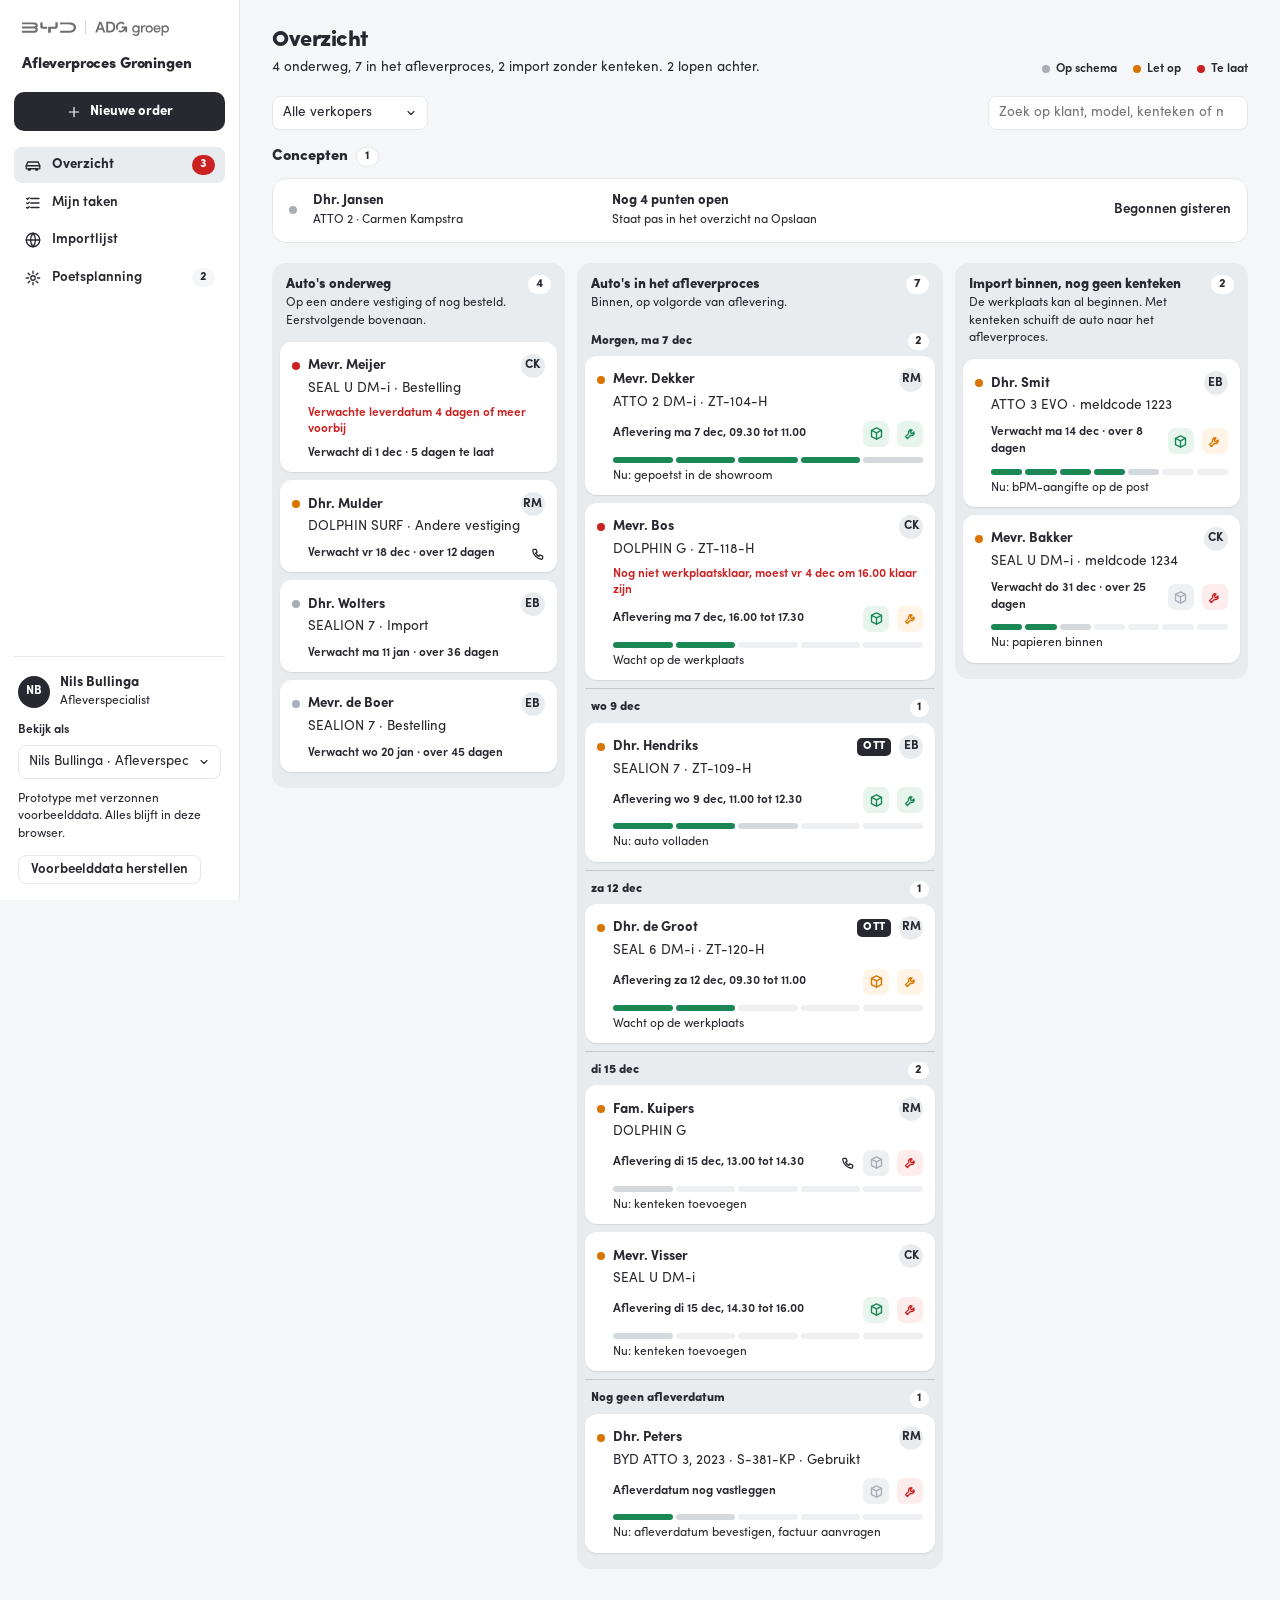
==== commit da05d6a0: "Premiesoorten per model in de premielijst, verkoper kiest de premie in fase 1. Verder: fase alleen m" ====
--- a/behandeld.html
+++ b/behandeld.html
@@ -5,10 +5,10 @@
 <meta name="viewport" content="width=device-width,initial-scale=1">
 <meta name="robots" content="noindex,nofollow">
 <title>Behandeld · Afleverproces BYD Groningen</title>
-<link rel="stylesheet" href="css/huisstijl.css">
-<link rel="stylesheet" href="css/componenten.css">
-<link rel="stylesheet" href="css/animaties.css">
-<link rel="stylesheet" href="css/app.css">
+<link rel="stylesheet" href="css/huisstijl.css?v=20261028h">
+<link rel="stylesheet" href="css/componenten.css?v=20261028h">
+<link rel="stylesheet" href="css/animaties.css?v=20261028h">
+<link rel="stylesheet" href="css/app.css?v=20261028h">
 </head>
 <body>
 <main class="pagina smal">
@@ -20,9 +20,9 @@
   </div>
   <div id="behandeld"></div>
 </main>
-<script src="js/proces.js"></script>
-<script src="js/demo-data.js"></script>
-<script src="js/ui.js"></script>
-<script src="js/behandeld.js"></script>
+<script src="js/proces.js?v=20261028h"></script>
+<script src="js/demo-data.js?v=20261028h"></script>
+<script src="js/ui.js?v=20261028h"></script>
+<script src="js/behandeld.js?v=20261028h"></script>
 </body>
 </html>
--- a/css/app.css
+++ b/css/app.css
@@ -205,28 +205,29 @@
 @media (max-width:1100px){.order-grid{grid-template-columns:1fr}}
 
 .fase{background:var(--surface);border:1px solid var(--line);border-radius:14px;overflow:hidden}
-.fase-kop{padding:18px 20px 16px}
+.fase-kop{padding:22px 24px 18px}
 .fase-kop .boven{display:flex;justify-content:space-between;align-items:flex-start;gap:12px}
-.fase-kop h2{font-size:var(--t-kop);font-weight:800}
-.fase-kop p{margin-top:2px}
+.fase-kop h2{font-size:24px;font-weight:800;letter-spacing:-.015em;line-height:1.2}
+.fase-kop p{margin-top:4px;color:var(--muted)}
 .voortgang{margin-top:14px;height:6px;background:var(--surface-2);border-radius:3px;overflow:hidden}
 .voortgang i{display:block;height:100%;border-radius:3px;transition:width var(--duur-traag) var(--ease-out)}
-.fase-meldingen{display:flex;flex-direction:column;gap:8px;padding:0 20px 16px}
-
-.groep h3{font-size:var(--t-klein);font-weight:700;padding:16px 20px 8px;border-top:1px solid var(--line);background:var(--surface-2)}
-.punt{display:grid;grid-template-columns:20px minmax(0,1fr) auto;gap:4px 12px;align-items:start;padding:12px 20px;border-top:1px solid var(--line)}
+.fase-meldingen{display:flex;flex-direction:column;gap:10px;padding:0 24px 20px}
+
+.groep h3{font-size:16px;font-weight:800;letter-spacing:-.01em;color:var(--ink);padding:22px 24px 10px;border-top:1px solid var(--line)}
+.punt{display:grid;grid-template-columns:20px minmax(0,1fr) auto;gap:4px 14px;align-items:start;padding:13px 24px;border-top:1px solid var(--line)}
 .groep h3+.punt{border-top:none}
 .punt>.bol{width:20px;height:20px;border-radius:50%;border:1.5px solid #c3c8ce;display:grid;place-items:center;margin-top:1px}
 .punt.klaar>.bol{background:var(--st-groen);border-color:var(--st-groen);color:#fff}
 .punt.optioneel:not(.klaar)>.bol{border-style:dashed}
 .punt.info>.bol{border:none}
 .punt .lbl{display:block;font-weight:600;line-height:1.35;padding-top:2px}
-.punt .meta{font-size:var(--t-klein);margin-top:3px;line-height:1.4}
+.punt .meta{font-size:var(--t-klein);margin-top:3px;line-height:1.4;color:var(--muted)}
 .punt .meta.rood{color:var(--st-rood);font-weight:600}
 .punt .ctl{display:flex;align-items:center;justify-content:flex-end;gap:8px;flex-wrap:wrap}
 .punt .ctl .invoer{width:230px}
 .punt .ctl .invoer.half{width:150px}
 .punt .waarde{font-weight:600;text-align:right;padding-top:2px}
+.punt .waarde.leeg{font-weight:400;color:var(--muted)}
 .punt.breed .onder{grid-column:2/-1;margin-top:6px}
 @media (max-width:760px){
   .punt{grid-template-columns:20px minmax(0,1fr)}
@@ -252,7 +253,7 @@
 .lijstje{list-style:none}
 .lijstje li{display:flex;justify-content:space-between;align-items:center;gap:8px;padding:6px 0;border-bottom:1px solid var(--line)}
 .toevoegen{display:flex;gap:8px;margin-top:10px}
-.fase-voet{padding:14px 20px;border-top:1px solid var(--line);background:var(--surface-2);display:flex;gap:8px;flex-wrap:wrap;align-items:center}
+.fase-voet{padding:16px 24px;border-top:1px solid var(--line);background:var(--surface-2);display:flex;gap:8px;flex-wrap:wrap;align-items:center}
 .fase-voet.stapel{flex-direction:column;align-items:stretch}
 .fase-voet.stapel .knop{align-self:flex-start}
 
@@ -429,10 +430,12 @@
 .tabel .delen{min-width:140px}
 
 /* ---------- orderdetail: balk verkoop en aflevering, keuze na klantcontact ---------- */
-.balk-blok{display:flex;flex-direction:column;gap:6px}
+.balk-blok{display:flex;flex-direction:column;gap:8px;background:var(--surface);border:1px solid var(--line);border-radius:10px;padding:14px 16px}
+.balk-blok .veld-lbl{font-size:13px;font-weight:700;color:var(--ink)}
 .balk-blok .delen i{height:8px}
-.delen-labels{display:grid;grid-template-columns:repeat(5,minmax(0,1fr));gap:3px;font-size:11.5px;line-height:1.3}
-.delen-labels .af{font-weight:700}
+.delen-labels{display:grid;grid-template-columns:repeat(5,minmax(0,1fr));gap:3px 6px;font-size:12.5px;line-height:1.3;color:var(--muted)}
+.delen-labels .af{color:var(--st-groen);font-weight:600}
+.delen-labels .nu{color:var(--ink);font-weight:800}
 @media (max-width:760px){.delen-labels{display:none}}
 .keuze-datum{border:none;display:flex;flex-direction:column;gap:6px;padding:10px 12px;background:var(--surface-2);border-radius:8px}
 .keuze-datum label{display:flex;align-items:center;gap:8px;cursor:pointer}
@@ -474,6 +477,7 @@
   box-shadow:var(--shadow-card);animation:in-beeld var(--duur-traag) var(--ease-out) both;transition:opacity .3s,transform .3s
 }
 .toast.groen{background:var(--st-groen)}
+.toast.rood{background:var(--st-rood)}
 .toast.weg{opacity:0;transform:translateY(6px)}
 
 /* ---------- telefoon en smal scherm: menu wordt een balk bovenin ---------- */
@@ -492,3 +496,27 @@
   .stap{min-width:76px}
   .week-nav{width:100%}
 }
+
+/* ---------- concepten, wijziging afleverdatum, verwijderen ---------- */
+.concepten{margin-bottom:20px}
+.order-titel .verwijder{margin-left:auto}
+.wijziging{display:flex;gap:8px;flex-wrap:wrap;align-items:center}
+#f_premie .form-grid{grid-template-columns:repeat(3,minmax(0,1fr))}
+@media (max-width:760px){#f_premie .form-grid{grid-template-columns:1fr 1fr}}
+.premietabel tr.nieuw-model td{border-top:2px solid var(--line)}
+.premietabel .invoer{width:130px}
+.premietabel input[type=number]{width:100px}
+.premietabel{width:100%}
+@media (max-width:760px){.premietabel{display:block;overflow-x:auto}}
+#f_soort .grijs{color:var(--muted);font-size:var(--t-klein)}
+#f_soort .toevoegen .invoer{max-width:320px}
+.poets-dag .dag-leeg{font-size:var(--t-klein)}
+
+/* fase die je niet mag bewerken: grijzer, zodat je meteen ziet dat het meelezen is */
+.fase.alleen-lezen,.fase.op-slot{background:var(--surface-2)}
+.fase.alleen-lezen .groep,.fase.op-slot .groep{opacity:.5;filter:grayscale(1)}
+/* fase die nog niet begonnen is: slotje bij de melding */
+.melding.slot,.melding.met-icoon{display:flex;gap:10px;align-items:flex-start}
+.melding.slot svg,.melding.met-icoon svg{flex:none;margin-top:1px}
+.fase.alleen-lezen .melding.met-icoon{background:var(--surface);border:1px solid var(--line)}
+.fase.op-slot .melding.slot{background:var(--surface);border:1px solid var(--line)}
